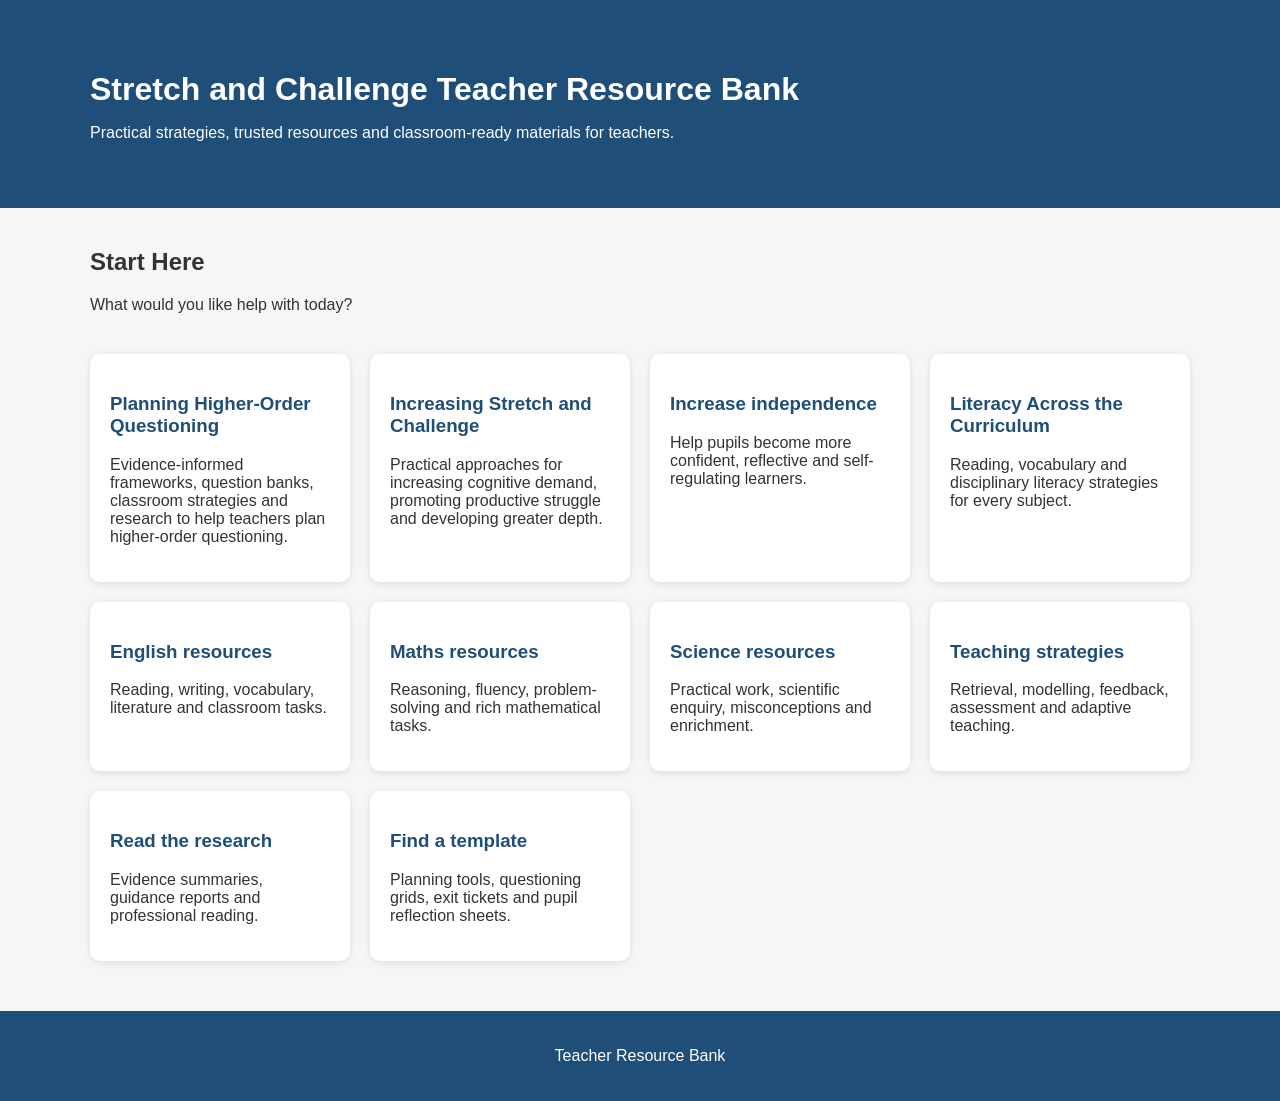
==== index.html @ 04bed0ed "Create science resources page" ====
<!DOCTYPE html>
<html lang="en">
<head>
    <meta charset="UTF-8">
    <meta name="viewport" content="width=device-width, initial-scale=1.0">

    <title>Stretch and Challenge Teacher Resource Bank</title>

    <link rel="stylesheet" href="style.css">
</head>

<body>

    <header class="site-header">
        <div class="container">
            <h1> Stretch and Challenge Teacher Resource Bank</h1>

            <p>
                Practical strategies, trusted resources and classroom-ready
                materials for teachers.
            </p>
        </div>
    </header>

    <main class="container">

        <section class="introduction">
            <h2>Start Here</h2>

            <p>What would you like help with today?</p>
        </section>

        <section class="resource-grid">

            <a class="resource-card" href="questioning.html">
                <h3>Planning Higher-Order Questioning</h3>

                <p>
                    Evidence-informed frameworks, question banks, classroom strategies and research to help teachers plan higher-order questioning.
                </p>
            </a>

            <a class="resource-card" href="challenge.html">
    <h3>Increasing Stretch and Challenge</h3>

    <p>
        Practical approaches for increasing cognitive demand,
        promoting productive struggle and developing greater depth.
    </p>
</a>

            <a class="resource-card" href="independence.html">
                <h3>Increase independence</h3>

                <p>
                    Help pupils become more confident, reflective and
                    self-regulating learners.
                </p>
            </a>

            <a class="resource-card" href="reading.html">
                <h3>Literacy Across the Curriculum</h3>

                <p>
                    Reading, vocabulary and disciplinary literacy strategies for every subject.
                </p>
            </a>

            <a class="resource-card" href="english.html">
                <h3>English resources</h3>

                <p>
                    Reading, writing, vocabulary, literature and
                    classroom tasks.
                </p>
            </a>

            <a class="resource-card" href="maths.html">
    <h3>Maths resources</h3>

    <p>
        Reasoning, fluency, problem-solving and rich
        mathematical tasks.
    </p>
</a>

            <a class="resource-card" href="science.html">
    <h3>Science resources</h3>

    <p>
        Practical work, scientific enquiry, misconceptions
        and enrichment.
    </p>
</a>

            <a class="resource-card" href="#">
                <h3>Teaching strategies</h3>

                <p>
                    Retrieval, modelling, feedback, assessment and
                    adaptive teaching.
                </p>
            </a>

            <a class="resource-card" href="#">
                <h3>Read the research</h3>

                <p>
                    Evidence summaries, guidance reports and professional
                    reading.
                </p>
            </a>

            <a class="resource-card" href="#">
                <h3>Find a template</h3>

                <p>
                    Planning tools, questioning grids, exit tickets and
                    pupil reflection sheets.
                </p>
            </a>

        </section>

    </main>

    <footer class="site-footer">
        <p>Teacher Resource Bank</p>
    </footer>

</body>
</html>
---- style.css ----
/* Reset some default spacing */

body {
    margin: 0;
    font-family: Arial, Helvetica, sans-serif;
    background-color: #f4f6f8;
    color: #333333;
}

/* Main content width */

.container {
    width: 90%;
    max-width: 1100px;
    margin: auto;
}

/* Header */

.site-header {
    background-color: #1f4e79;
    color: white;
    padding: 50px 0;
}

.site-header h1 {
    margin-bottom: 10px;
}

/* Introduction */

.introduction {
    margin: 40px 0;
}

/* Cards */

.resource-grid {
    display: grid;
    grid-template-columns: repeat(auto-fit, minmax(250px, 1fr));
    gap: 20px;
}

.resource-card {
    background: white;
    border-radius: 10px;
    padding: 20px;
    text-decoration: none;
    color: #333333;
    box-shadow: 0 2px 8px rgba(0,0,0,0.1);
    transition: 0.3s;
}

.resource-card:hover {
    transform: translateY(-5px);
    box-shadow: 0 8px 16px rgba(0,0,0,0.2);
}

.resource-card h3 {
    color: #1f4e79;
}

/* Footer */

.site-footer {
    margin-top: 50px;
    background-color: #1f4e79;
    color: white;
    text-align: center;
    padding: 20px;
}.featured-resource {
    grid-column: 1 / -1;
}

.resource-label {
    display: inline-block;
    margin-top: 0;
    padding: 5px 10px;
    border-radius: 20px;
    background-color: #e7f0f8;
    color: #1f4e79;
    font-size: 0.85rem;
    font-weight: bold;
}

.resource-card h4 {
    margin-bottom: 5px;
    color: #1f4e79;
}

.taxonomy-levels {
    padding-left: 22px;
}

.taxonomy-levels li {
    margin-bottom: 8px;
}

.resource-links {
    display: flex;
    flex-wrap: wrap;
    gap: 12px;
    margin-top: 20px;
}

.resource-links a {
    display: inline-block;
    padding: 10px 14px;
    border-radius: 6px;
    background-color: #1f4e79;
    color: white;
    font-weight: bold;
    text-decoration: none;
}

.resource-links a:hover,
.resource-links a:focus {
    background-color: #163a5c;
    text-decoration: underline;
}.featured-resource {
    grid-column: 1 / -1;
}

.resource-label {
    display: inline-block;
    margin-top: 0;
    padding: 5px 10px;
    border-radius: 20px;
    background-color: #e7f0f8;
    color: #1f4e79;
    font-size: 0.85rem;
    font-weight: bold;
}

.resource-card h4 {
    margin-bottom: 5px;
    color: #1f4e79;
}

.taxonomy-levels {
    padding-left: 22px;
}

.taxonomy-levels li {
    margin-bottom: 8px;
}

.resource-links {
    display: flex;
    flex-wrap: wrap;
    gap: 12px;
    margin-top: 20px;
}

.resource-links a {
    display: inline-block;
    padding: 10px 14px;
    border-radius: 6px;
    background-color: #1f4e79;
    color: white;
    font-weight: bold;
    text-decoration: none;
}

.resource-links a:hover {
    background-color: #163a5c;
}.question-stems {
    padding: 15px 20px;
    background-color: #f4f6f8;
    border-left: 4px solid #1f4e79;
    border-radius: 6px;
}

.question-stems p {
    margin: 8px 0;
}.resource-title {
    display: flex;
    align-items: center;
    gap: 12px;
}

.resource-title h3 {
    margin: 0;
}

.resource-icon {
    width: 42px;
    height: 42px;
    padding: 8px;
    color: #1f4e79;
    background-color: #e7f0f8;
    border-radius: 10px;
    flex-shrink: 0;
}.two-column-grid {
    grid-template-columns: repeat(2, minmax(0, 1fr));
}

@media (max-width: 800px) {
    .two-column-grid {
        grid-template-columns: 1fr;
    }
}/* Two-column layout for framework cards */

.two-column-grid {
    display: grid;
    grid-template-columns: repeat(2, minmax(350px, 1fr));
    gap: 25px;
    align-items: start;
}

/* Responsive layout for smaller screens */

@media (max-width: 900px) {
    .two-column-grid {
        grid-template-columns: 1fr;
    }
}
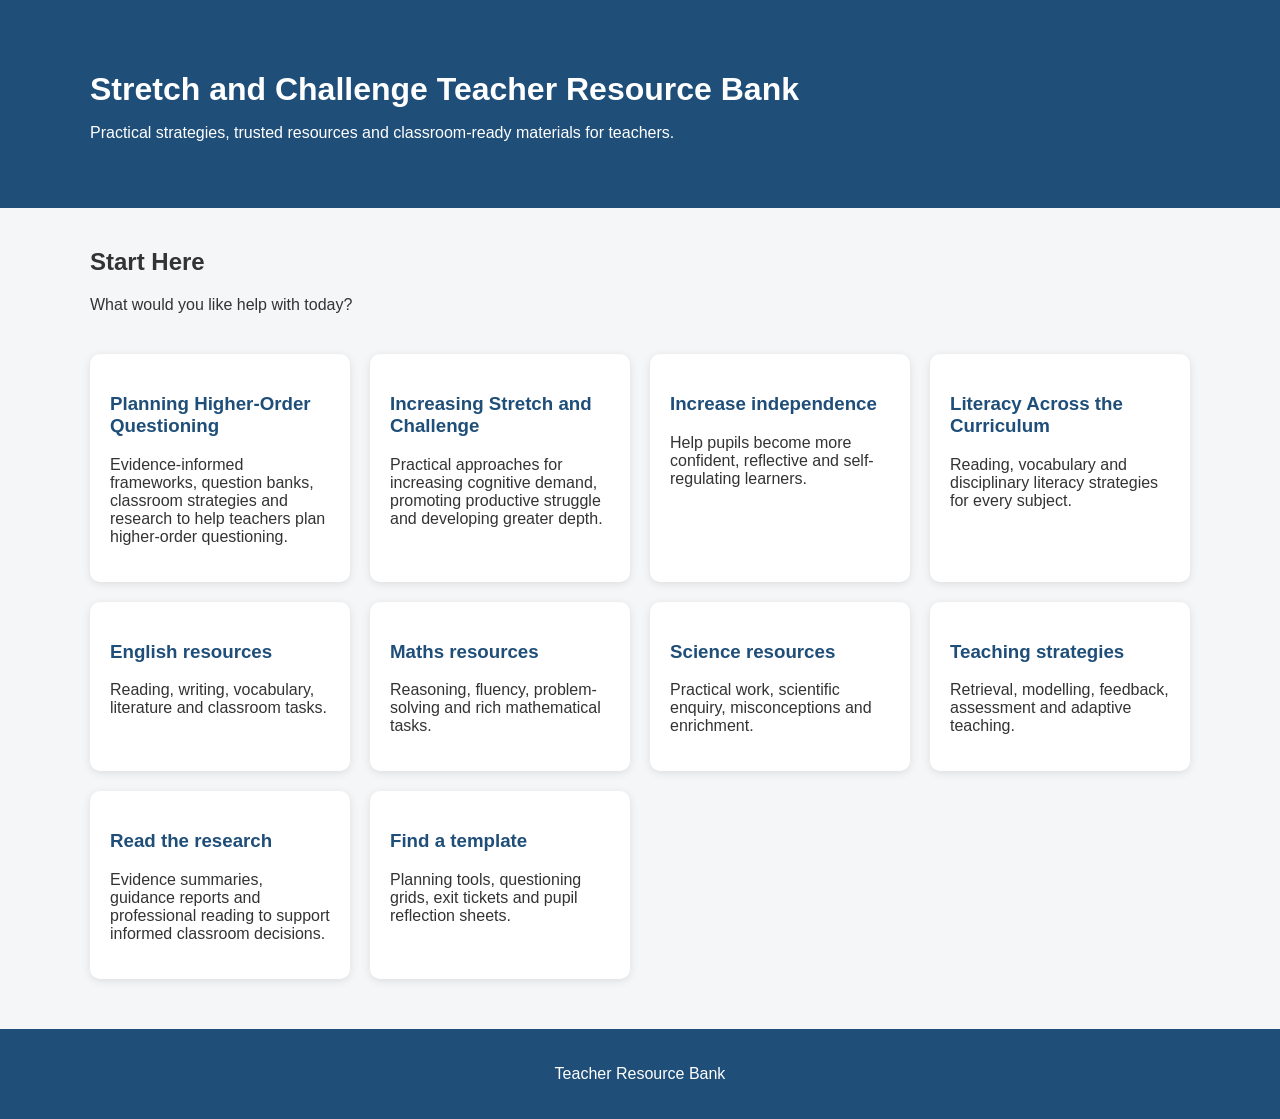
==== commit 60c1bbe9: "Create research and evidence page" ====
--- a/index.html
+++ b/index.html
@@ -93,23 +93,23 @@
     </p>
 </a>
 
-            <a class="resource-card" href="#">
-                <h3>Teaching strategies</h3>
+            <a class="resource-card" href="strategies.html">
+    <h3>Teaching strategies</h3>
 
-                <p>
-                    Retrieval, modelling, feedback, assessment and
-                    adaptive teaching.
-                </p>
-            </a>
+    <p>
+        Retrieval, modelling, feedback, assessment and
+        adaptive teaching.
+    </p>
+</a>
 
-            <a class="resource-card" href="#">
-                <h3>Read the research</h3>
+            <a class="resource-card" href="research.html">
+    <h3>Read the research</h3>
 
-                <p>
-                    Evidence summaries, guidance reports and professional
-                    reading.
-                </p>
-            </a>
+    <p>
+        Evidence summaries, guidance reports and professional
+        reading to support informed classroom decisions.
+    </p>
+</a>
 
             <a class="resource-card" href="#">
                 <h3>Find a template</h3>
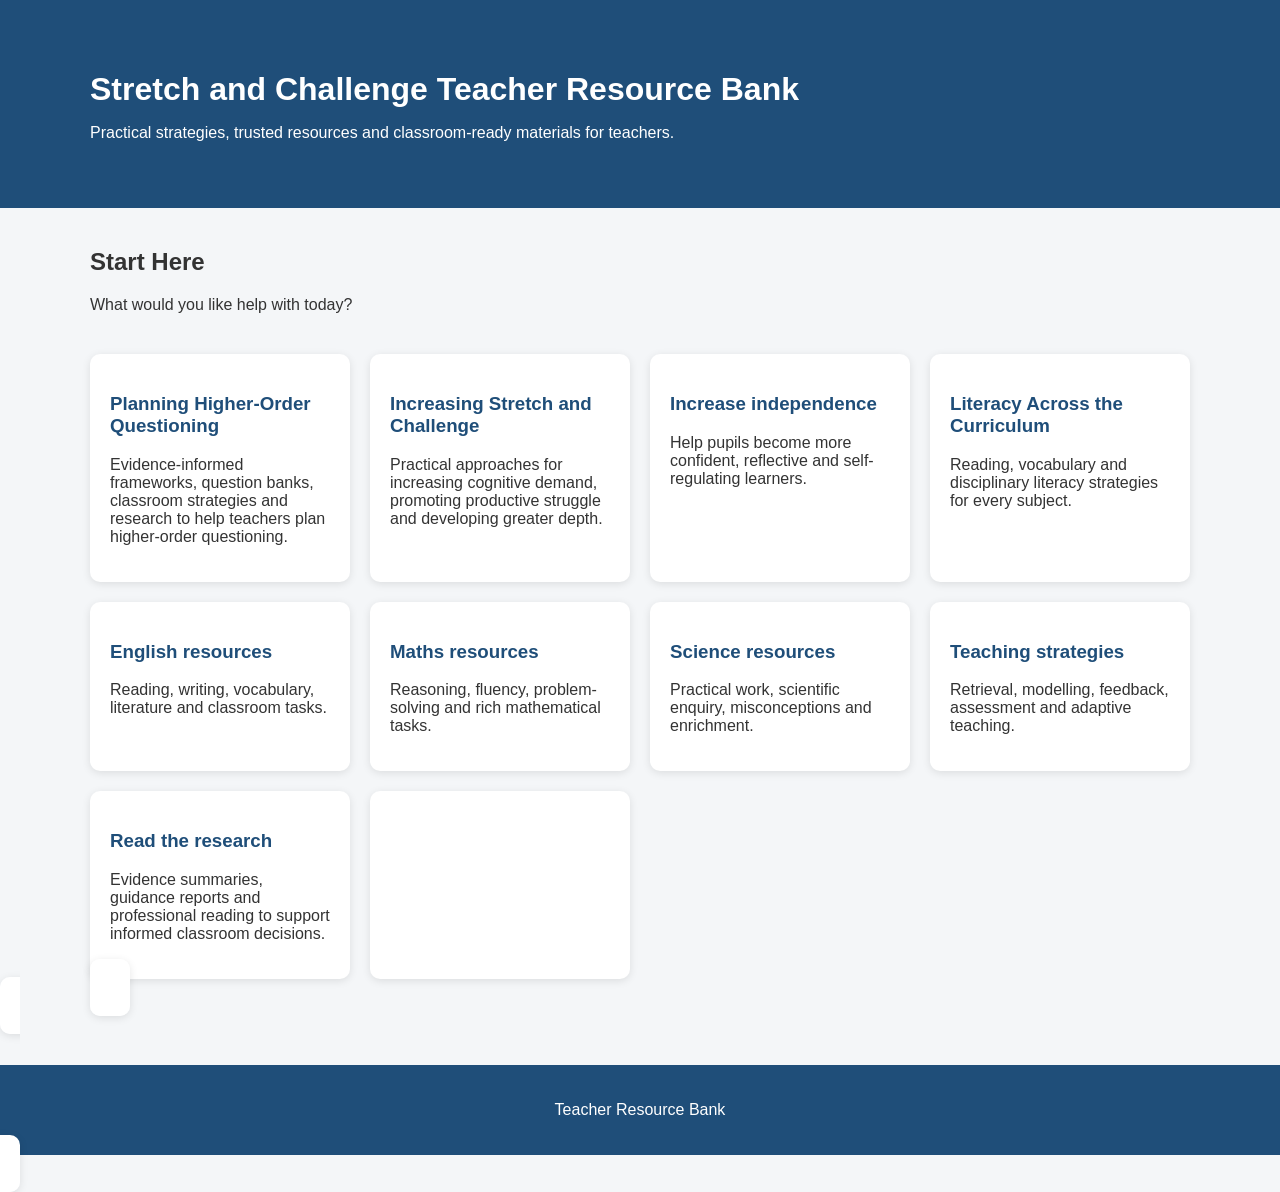
==== commit 24f79653: "Create templates page" ====
--- a/index.html
+++ b/index.html
@@ -111,14 +111,7 @@
     </p>
 </a>
 
-            <a class="resource-card" href="#">
-                <h3>Find a template</h3>
-
-                <p>
-                    Planning tools, questioning grids, exit tickets and
-                    pupil reflection sheets.
-                </p>
-            </a>
+            <a class="resource-card" href="templates.html">
 
         </section>
 
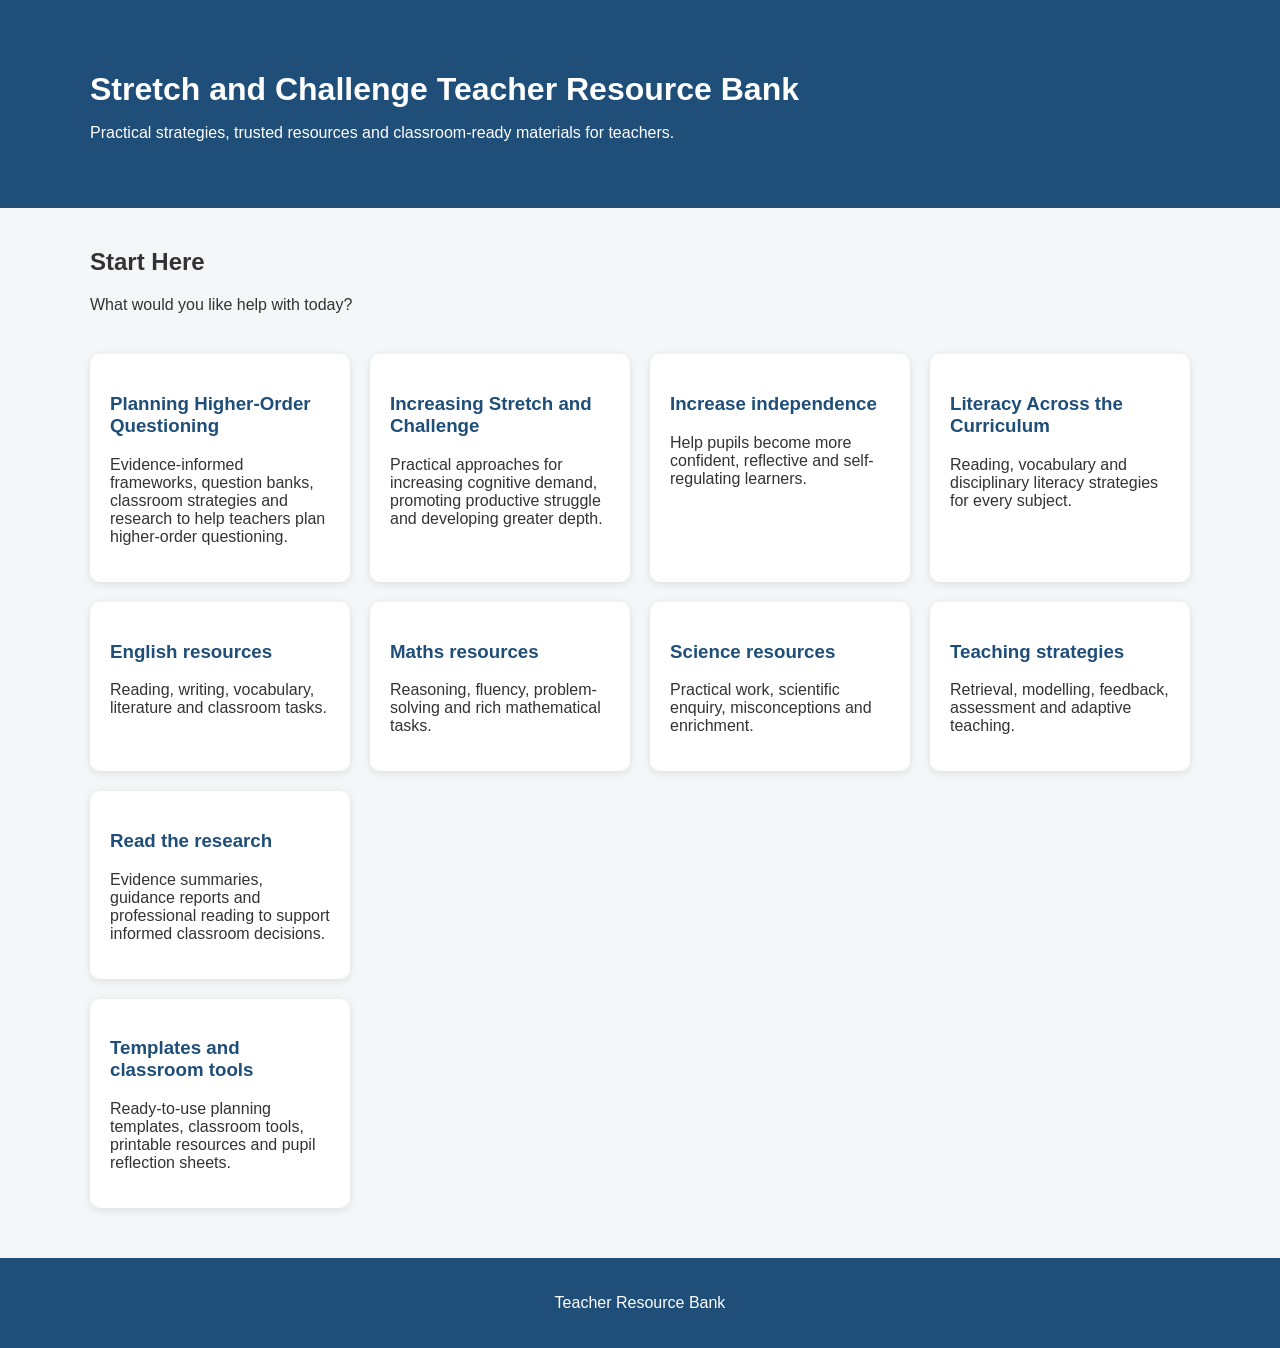
==== commit 120677da: "Update find template code" ====
--- a/index.html
+++ b/index.html
@@ -102,17 +102,28 @@
     </p>
 </a>
 
-            <a class="resource-card" href="research.html">
-    <h3>Read the research</h3>
+           <div class="resource-grid">
 
-    <p>
-        Evidence summaries, guidance reports and professional
-        reading to support informed classroom decisions.
-    </p>
-</a>
+    <a class="resource-card" href="research.html">
+        <h3>Read the research</h3>
 
-            <a class="resource-card" href="templates.html">
+        <p>
+            Evidence summaries, guidance reports and professional
+            reading to support informed classroom decisions.
+        </p>
+    </a>
 
+
+    <a class="resource-card" href="templates.html">
+        <h3>Templates and classroom tools</h3>
+
+        <p>
+            Ready-to-use planning templates, classroom tools,
+            printable resources and pupil reflection sheets.
+        </p>
+    </a>
+
+</div>
         </section>
 
     </main>
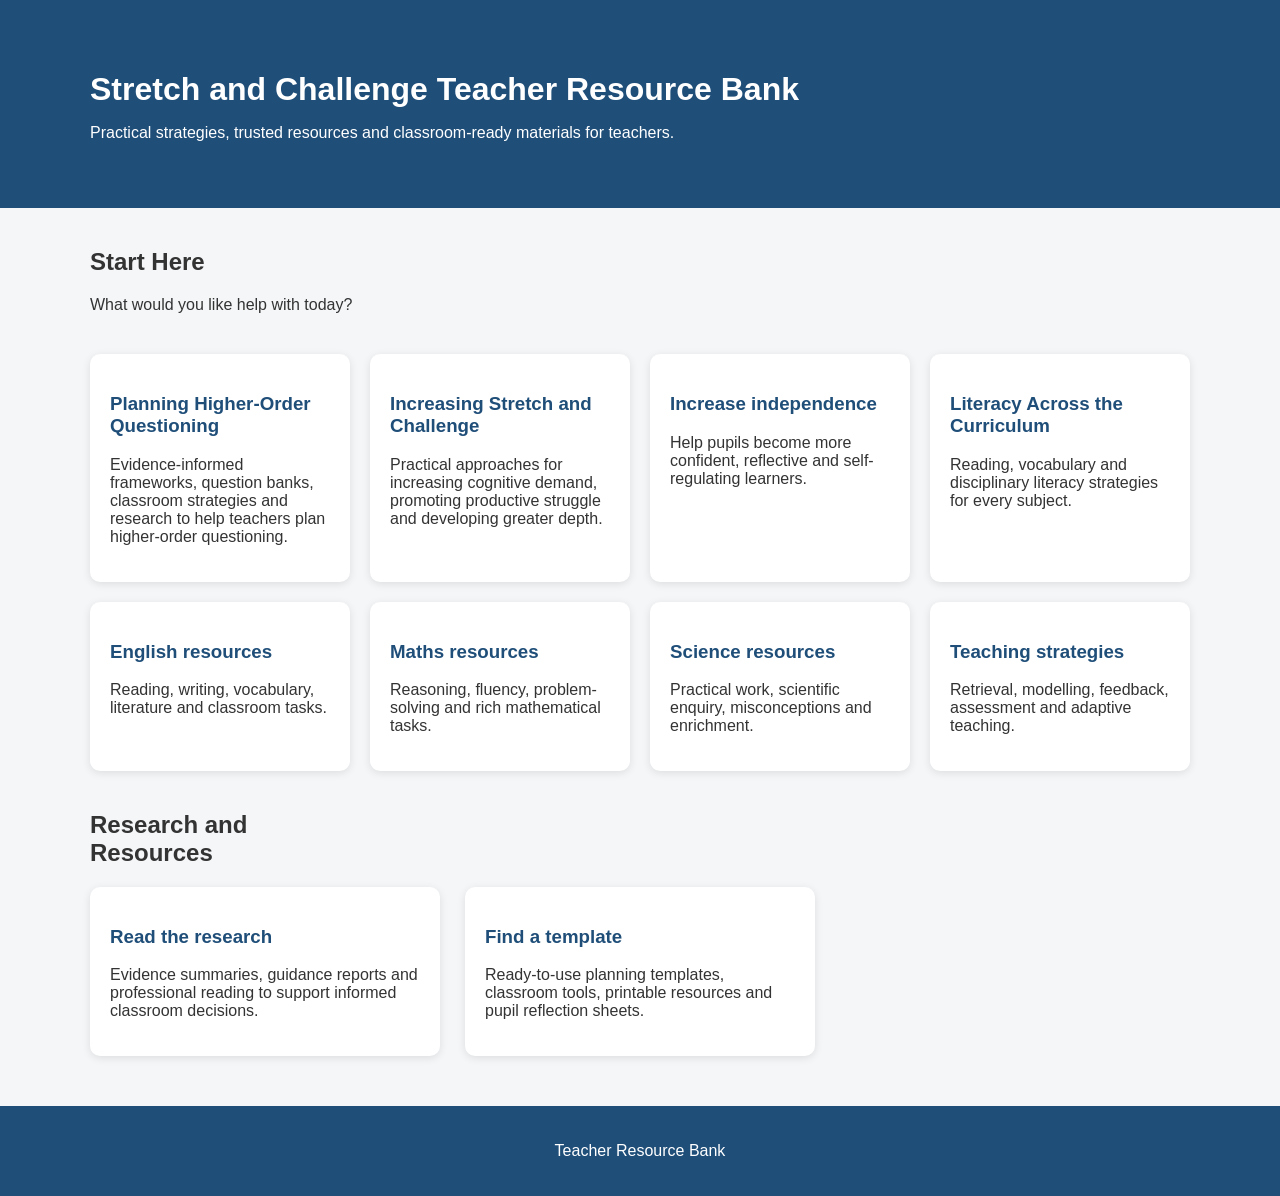
==== commit 2c0c269b: "update layout of research and template cards" ====
--- a/index.html
+++ b/index.html
@@ -102,28 +102,33 @@
     </p>
 </a>
 
-           <div class="resource-grid">
+           <section class="content-section">
 
-    <a class="resource-card" href="research.html">
-        <h3>Read the research</h3>
+    <h2>Research and Resources</h2>
 
-        <p>
-            Evidence summaries, guidance reports and professional
-            reading to support informed classroom decisions.
-        </p>
-    </a>
+    <div class="resource-grid two-column-grid">
+
+        <a class="resource-card" href="research.html">
+            <h3>Read the research</h3>
+
+            <p>
+                Evidence summaries, guidance reports and professional
+                reading to support informed classroom decisions.
+            </p>
+        </a>
+
+        <a class="resource-card" href="templates.html">
+            <h3>Find a template</h3>
+
+            <p>
+                Ready-to-use planning templates, classroom tools,
+                printable resources and pupil reflection sheets.
+            </p>
+        </a>
+
+    </div>
 
 
-    <a class="resource-card" href="templates.html">
-        <h3>Templates and classroom tools</h3>
-
-        <p>
-            Ready-to-use planning templates, classroom tools,
-            printable resources and pupil reflection sheets.
-        </p>
-    </a>
-
-</div>
         </section>
 
     </main>
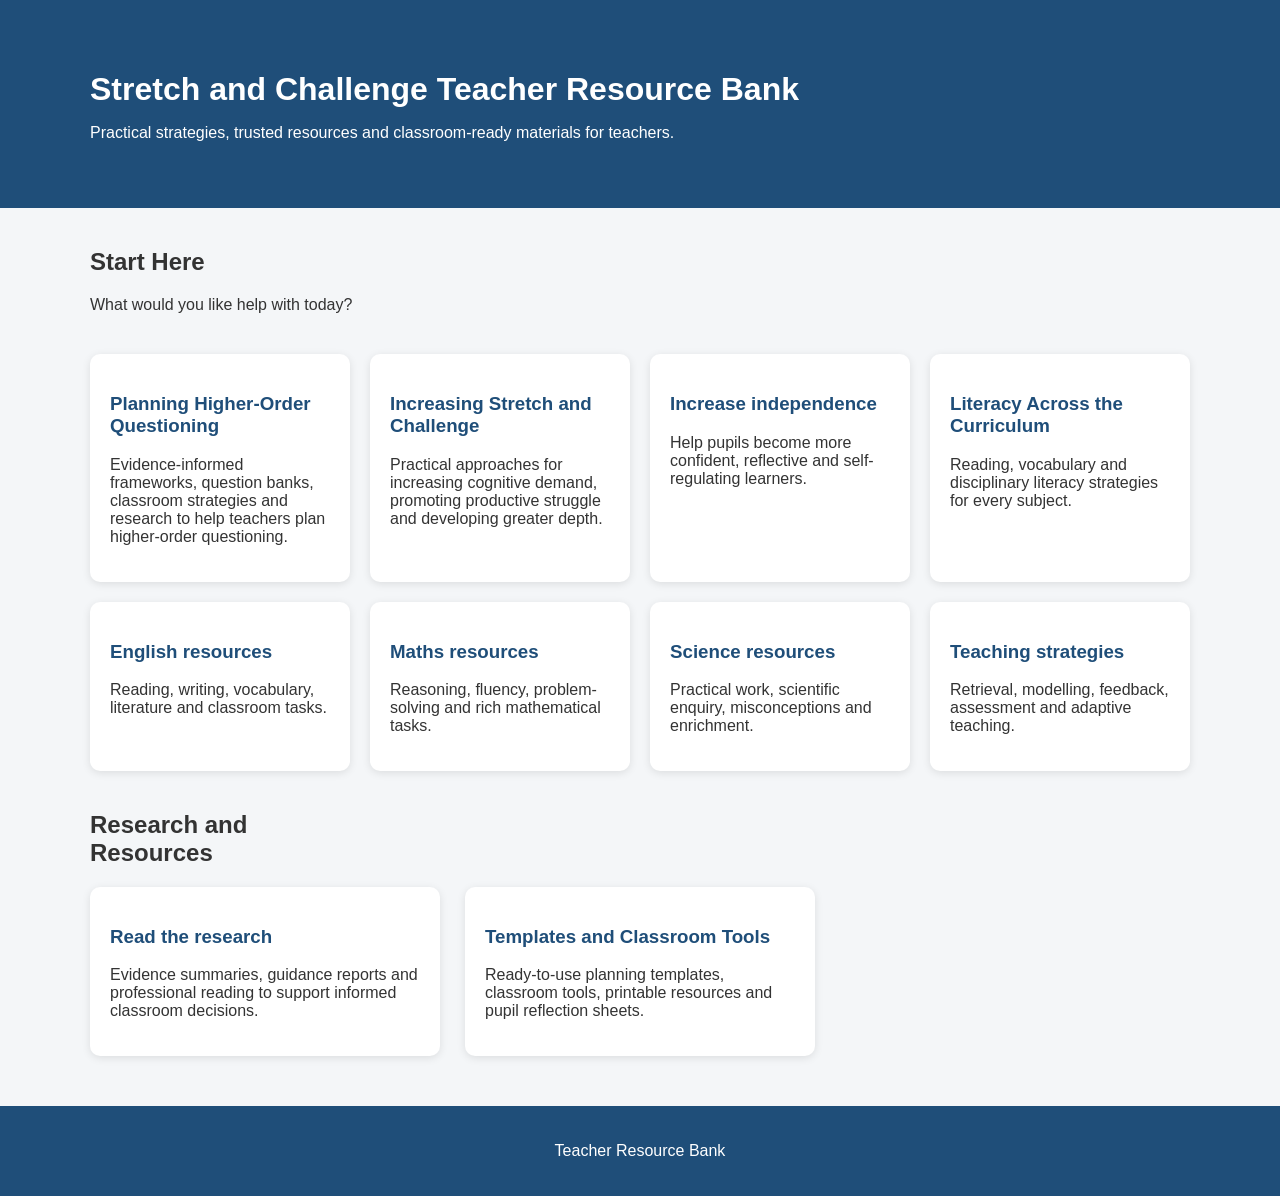
==== commit 7c1369de: "Update find a template to templates and classroom tools on home page" ====
--- a/index.html
+++ b/index.html
@@ -118,7 +118,7 @@
         </a>
 
         <a class="resource-card" href="templates.html">
-            <h3>Find a template</h3>
+            <h3>Templates and Classroom Tools</h3>
 
             <p>
                 Ready-to-use planning templates, classroom tools,
--- a/style.css
+++ b/style.css
@@ -214,4 +214,20 @@
     .two-column-grid {
         grid-template-columns: 1fr;
     }
+}.notice-box {
+    background: #fff8e6;
+    border-left: 6px solid #f4b400;
+    padding: 1.5rem;
+    margin: 2rem 0;
+    border-radius: 10px;
+    box-shadow: 0 2px 8px rgba(0,0,0,0.08);
+}
+
+.notice-box h2 {
+    margin-top: 0;
+    color: #8a5a00;
+}
+
+.notice-box p:last-child {
+    margin-bottom: 0;
 }
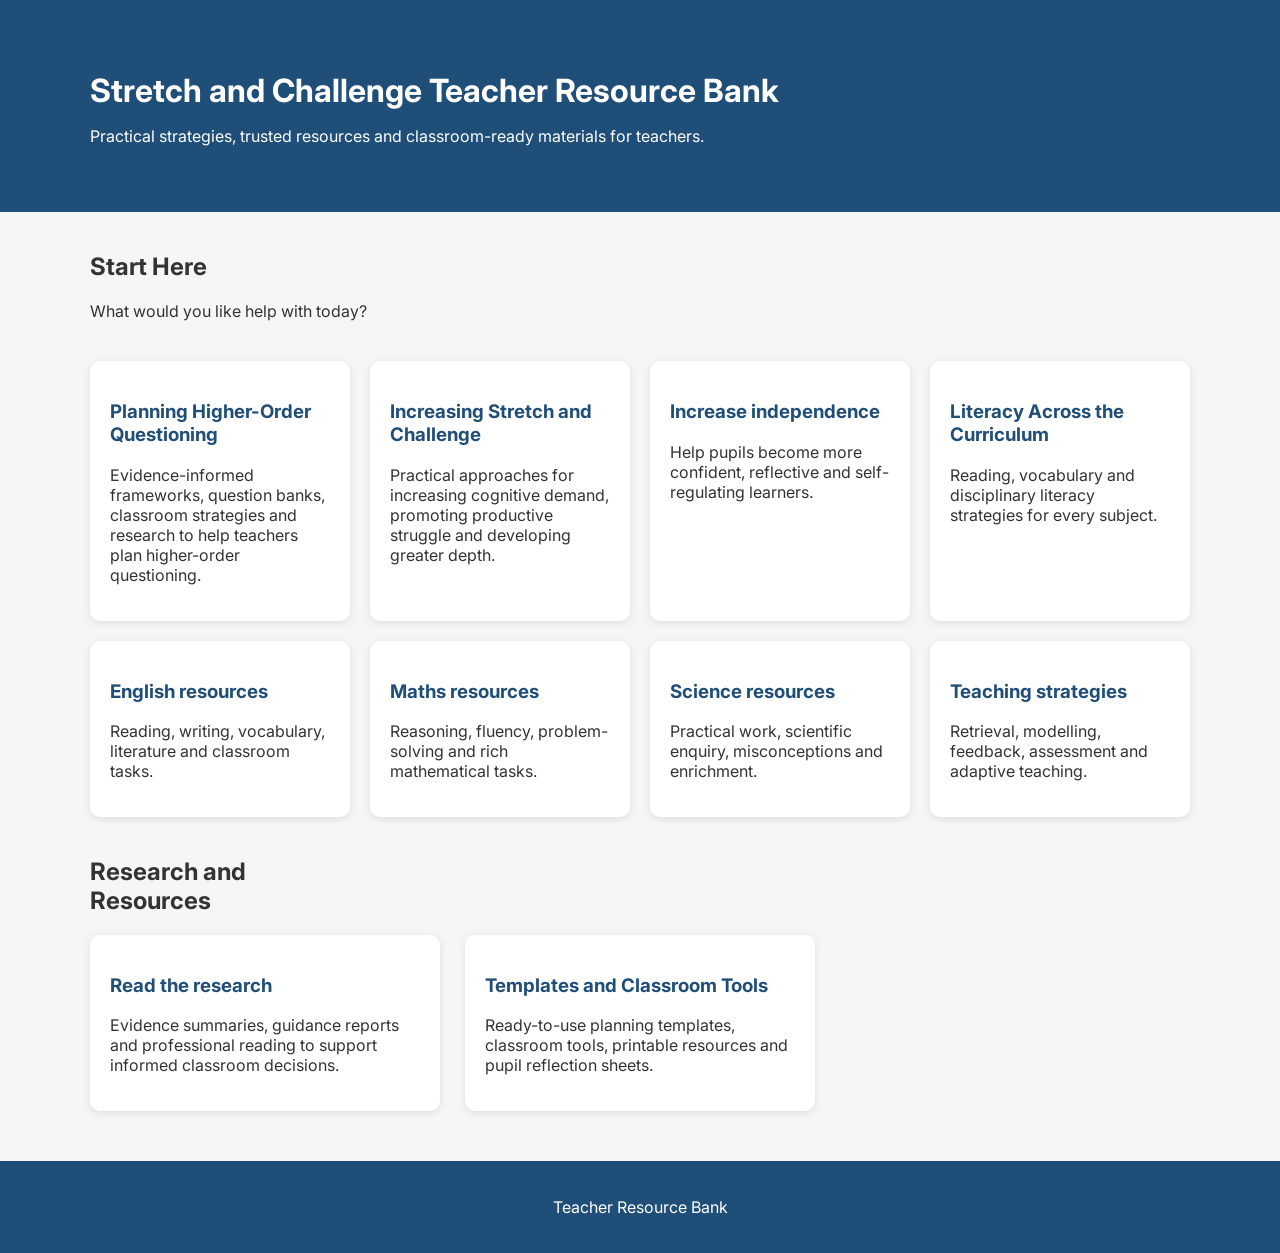
==== commit 0ba27272: "Change Font to Inter on all pages and update CSS" ====
--- a/index.html
+++ b/index.html
@@ -5,7 +5,9 @@
     <meta name="viewport" content="width=device-width, initial-scale=1.0">
 
     <title>Stretch and Challenge Teacher Resource Bank</title>
-
+<link rel="preconnect" href="https://fonts.googleapis.com">
+<link rel="preconnect" href="https://fonts.gstatic.com" crossorigin>
+<link href="https://fonts.googleapis.com/css2?family=Inter:wght@400;500;600;700&display=swap" rel="stylesheet">
     <link rel="stylesheet" href="style.css">
 </head>
 
--- a/style.css
+++ b/style.css
@@ -2,7 +2,7 @@
 
 body {
     margin: 0;
-    font-family: Arial, Helvetica, sans-serif;
+    font-family: "Inter", sans-serif;
     background-color: #f4f6f8;
     color: #333333;
 }
